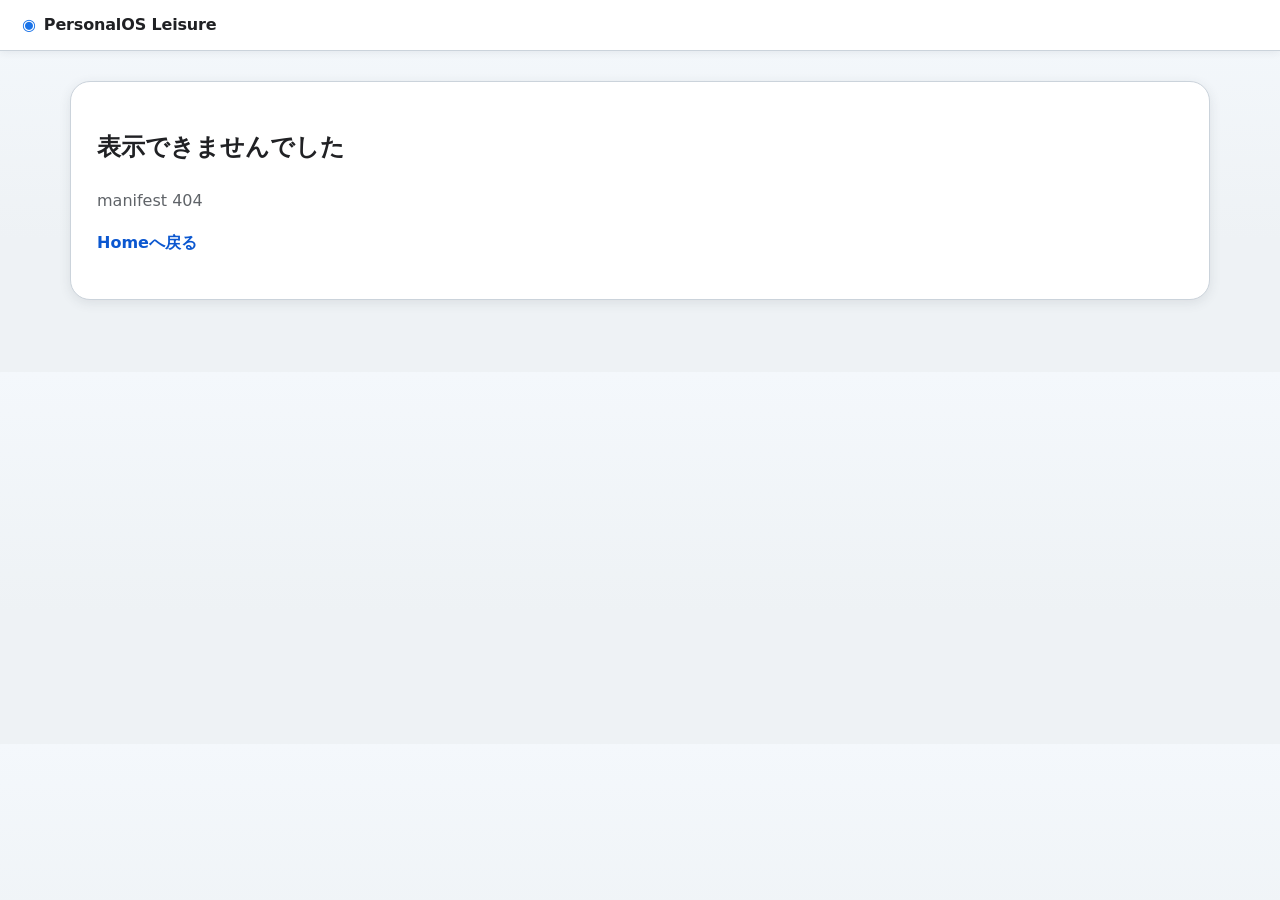
==== legacy/index.html @ bfebdbda "Add legacy viewer entrypoint" ====
<!doctype html>
<html lang="ja">
<head>
  <meta charset="utf-8" />
  <meta name="viewport" content="width=device-width, initial-scale=1" />
  <meta name="color-scheme" content="light dark" />
  <title>PersonalOS Viewer Legacy</title>
  <link rel="stylesheet" href="../presentation/main.css?v=20260916-presentation-3" />
</head>
<body class="leisure-app">
  <header class="site-header app-header">
    <a class="brand" href="./">PersonalOS Leisure</a>
    <nav id="breadcrumb" class="breadcrumb" aria-label="breadcrumb"></nav>
  </header>
  <main id="app" class="shell app-main"><p class="loading">読み込み中…</p></main>
  <script src="../config.js?v=20260916-presentation-3"></script>
  <script type="module" src="../app.js?v=20260916-presentation-3"></script>
  <script type="module" src="../presentation/main.js?v=20260916-presentation-3"></script>
</body>
</html>
---- presentation/main.css ----
/* Formal Leisure Presentation stylesheet entrypoint.
   Import order is intentional: base -> shared -> features -> page-specific modules. */

/* Base: page-agnostic tokens, shell and primitives. */
@import url('./base/tokens.css');
@import url('./base/shell.css');
@import url('./base/primitives.css');

/* Shared components and reusable layouts. */
@import url('./shared/hero.css');
@import url('./shared/section.css');
@import url('./shared/card.css');
@import url('./shared/badge.css');
@import url('./shared/collapsible-section.css');
@import url('./shared/entity-reference.css');
@import url('./shared/hero-copy.css');
@import url('./shared/hero-facts.css');
@import url('./shared/content-layout.css');
@import url('./shared/flow-icons.css');

/* Cross-page presentation features. */
@import url('./features/day.css');
@import url('./features/flow.css');
@import url('./features/route-stops.css');
@import url('./features/map.css');

/* Page / feature presentation. */
@import url('./modules/home-explorer.css');
@import url('./modules/concrete-plan.css');
@import url('./modules/execution-day-header.css');
@import url('./modules/execution-overview.css');
@import url('./modules/execution-meta.css');
@import url('./modules/execution-detail.css');
@import url('./modules/execution-feasibility.css');
@import url('./modules/execution-fuel.css');
@import url('./modules/execution-weather.css');
@import url('./modules/spot.css');
@import url('./modules/spot-editorial.css');
@import url('./modules/spot-card-groups.css');
@import url('./modules/spot-layout.css');
@import url('./modules/route.css');
@import url('./modules/route-metrics.css');
@import url('./modules/plan.css');
@import url('./modules/plan-flow-hierarchy.css');
@import url('./modules/plan-flow-icons.css');
@import url('./modules/light-contrast.css');
@import url('./modules/mode-switch-compact.css');
@import url('./modules/day-decisions.css');
@import url('./modules/execution-flow-compact.css');
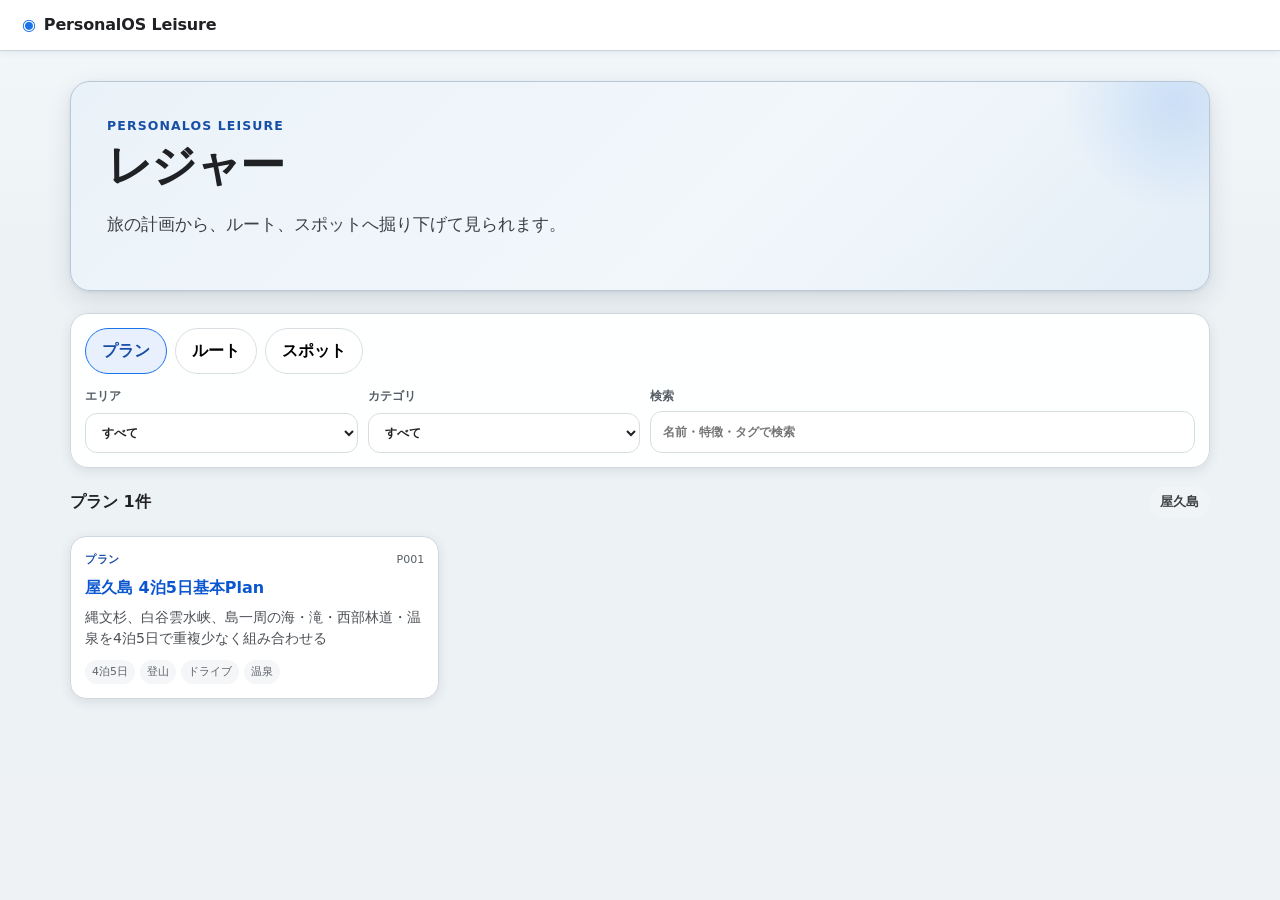
==== commit f36654b4: "Freeze complete legacy viewer baseline" ====
--- a/legacy/index.html
+++ b/legacy/index.html
@@ -4,17 +4,18 @@
   <meta charset="utf-8" />
   <meta name="viewport" content="width=device-width, initial-scale=1" />
   <meta name="color-scheme" content="light dark" />
-  <title>PersonalOS Viewer Legacy</title>
-  <link rel="stylesheet" href="../presentation/main.css?v=20260916-presentation-3" />
+  <title>PersonalOS Viewer</title>
+  <link rel="stylesheet" href="./style.css?v=20260916-presentation-2" />
+  <link rel="stylesheet" href="./presentation/main.css?v=20260916-presentation-2" />
 </head>
-<body class="leisure-app">
-  <header class="site-header app-header">
+<body>
+  <header class="site-header">
     <a class="brand" href="./">PersonalOS Leisure</a>
     <nav id="breadcrumb" class="breadcrumb" aria-label="breadcrumb"></nav>
   </header>
-  <main id="app" class="shell app-main"><p class="loading">読み込み中…</p></main>
-  <script src="../config.js?v=20260916-presentation-3"></script>
-  <script type="module" src="../app.js?v=20260916-presentation-3"></script>
-  <script type="module" src="../presentation/main.js?v=20260916-presentation-3"></script>
+  <main id="app" class="shell"><p class="loading">読み込み中…</p></main>
+  <script src="./config.js?v=20260916-presentation-2"></script>
+  <script type="module" src="./app.js?v=20260916-presentation-2"></script>
+  <script type="module" src="./presentation/main.js?v=20260916-presentation-2"></script>
 </body>
 </html>
--- a/legacy/style.css
+++ b/legacy/style.css
@@ -0,0 +1,52 @@
+:root {
+  font-family: Inter, ui-sans-serif, system-ui, -apple-system, BlinkMacSystemFont, "Segoe UI", sans-serif;
+  color:#202124;
+  background:#eef2f5;
+  line-height:1.65;
+  --blue:#1a73e8;
+  --blue-dark:#174ea6;
+  --green:#188038;
+  --yellow:#fbbc04;
+  --yellow-soft:#fff1c2;
+  --orange:#f9ab00;
+  --surface:#fff;
+  --surface-soft:#f2f5f7;
+  --border:#d2d9df;
+  --text-soft:#5f6368;
+  --shadow:0 9px 30px rgba(60,64,67,.14),0 1px 4px rgba(60,64,67,.10);
+  --shadow-soft:0 3px 12px rgba(60,64,67,.11);
+}
+*{box-sizing:border-box}
+body{margin:0;background:linear-gradient(180deg,#f4f8fc 0,#eef2f5 240px,#eef2f5 100%)}
+a{color:#0b57d0;text-decoration:none;font-weight:600}
+a:hover{text-decoration:underline}
+.site-header{position:sticky;top:0;z-index:20;display:flex;gap:22px;align-items:center;flex-wrap:wrap;padding:12px 22px;background:rgba(255,255,255,.94);backdrop-filter:blur(14px);border-bottom:1px solid #d1d7dd;box-shadow:0 1px 8px rgba(60,64,67,.09)}
+.brand{font-weight:800;color:#202124;letter-spacing:-.01em}.brand::before{content:"◉";color:var(--blue);margin-right:8px}.breadcrumb{display:flex;gap:8px;font-size:.9rem;color:#6b7075}.shell{max-width:1180px;margin:0 auto;padding:30px 20px 72px}
+
+.hero,.section,.card,.day-card{background:var(--surface);border:1px solid var(--border);border-radius:20px;box-shadow:var(--shadow-soft)}
+.hero{position:relative;overflow:hidden;padding:34px 36px;margin-bottom:22px;border:1px solid #d5dce3;box-shadow:var(--shadow);background:linear-gradient(135deg,#fff 0%,#f4f8fc 60%,#e9f2fb 100%)}
+.hero::after{content:"";position:absolute;width:230px;height:230px;right:-80px;top:-95px;border-radius:50%;background:radial-gradient(circle,rgba(26,115,232,.15),rgba(26,115,232,0) 68%);pointer-events:none}
+.hero h1{position:relative;margin:2px 0 10px;line-height:1.2;font-size:clamp(1.8rem,4vw,2.8rem);letter-spacing:-.035em}.kicker{color:var(--blue-dark);font-size:.78rem;font-weight:800;letter-spacing:.09em;text-transform:uppercase}.summary{font-size:1.08rem;color:#3c4043;max-width:850px}
+.section{padding:26px;margin:22px 0;box-shadow:var(--shadow-soft)}.section h2{margin:0 0 14px;font-size:1.35rem;letter-spacing:-.02em}.section h2::after{content:"";display:block;width:34px;height:4px;margin-top:7px;border-radius:999px;background:linear-gradient(90deg,var(--yellow),var(--orange))}.section-heading p{margin-top:-5px;color:var(--text-soft)}
+.cards,.strategy-grid{display:grid;grid-template-columns:repeat(auto-fit,minmax(230px,1fr));gap:14px}.card{padding:17px;transition:transform .16s ease,box-shadow .16s ease,border-color .16s ease}.card:hover{transform:translateY(-2px);box-shadow:var(--shadow);border-color:#bcc8d2}.card h3{margin:0 0 6px;font-size:1rem}.ref-card{display:flex;justify-content:space-between;gap:12px;align-items:center}.value-card{font-weight:700;border-left:4px solid var(--yellow);background:linear-gradient(135deg,#fff9e8,#fff)}
+.badge{display:inline-flex;align-items:center;gap:4px;padding:3px 9px;margin-left:6px;border-radius:999px;background:#e4eefc;color:#345;font-size:.73rem;font-weight:700;border:1px solid rgba(26,115,232,.14)}.badge.subtle{background:#eceff2;color:#555;border-color:#d7dde2}.muted{color:#6a6f74;font-size:.86rem}.list{margin:0;padding-left:1.25rem}.list li{margin:.42rem 0}.note{padding:12px 14px;background:#fff7e6;border-left:4px solid var(--yellow);border-radius:8px;color:#4d5156}.empty,.error,.loading{color:var(--text-soft)}
+.fact-grid{display:grid;grid-template-columns:repeat(auto-fit,minmax(240px,1fr));gap:12px;margin:18px 0 0}.fact-grid div{padding:14px 16px;background:linear-gradient(180deg,#f6f8fa,#eef2f5);border:1px solid #d9e0e5;border-radius:14px}.fact-grid dt{font-size:.76rem;font-weight:800;color:#646b72;margin-bottom:5px;letter-spacing:.02em}.fact-grid dd{margin:0;font-weight:600}
+
+.day-card{position:relative;overflow:hidden;padding:22px;margin:17px 0;border-color:#cfd8e0;box-shadow:0 5px 20px rgba(60,64,67,.11)}.day-card::before{content:"";position:absolute;left:0;top:0;bottom:0;width:5px;background:linear-gradient(180deg,var(--blue),#34a853)}.day-head{display:grid;grid-template-columns:92px 1fr;gap:18px;align-items:start}.day-head h3{margin:0;font-size:1.13rem}.day-head p{margin:.35rem 0 0;color:var(--text-soft)}.day-number{font-weight:900;color:#fff;background:linear-gradient(135deg,var(--blue),#4285f4);border-radius:14px;padding:9px 11px;text-align:center;box-shadow:0 3px 10px rgba(26,115,232,.22)}.day-time{margin:14px 0}.day-constraints{display:flex;gap:6px;flex-wrap:wrap;margin-top:8px}.day-constraints span{font-size:.82rem;color:var(--text-soft)}.day-endpoints{display:flex;gap:10px;align-items:center;flex-wrap:wrap;padding:11px 13px;background:#f1f4f6;border:1px solid #d8dfe5;border-radius:12px;margin-bottom:10px}.day-endpoints>span{color:var(--orange);font-weight:900}
+.flow-list{list-style:none;padding:0;margin:4px 0 0}.flow-item{position:relative;display:grid;grid-template-columns:42px 1fr;gap:12px;padding:15px 0;border-bottom:1px solid #dce2e7}.flow-item:last-child{border-bottom:0}.flow-item:not(:last-child)::after{content:"";position:absolute;left:19px;top:46px;bottom:-8px;width:3px;border-radius:3px;background:linear-gradient(180deg,#fdd663,#f7e3a0)}.flow-icon{position:relative;z-index:2;display:grid;place-items:center;width:36px;height:36px;border-radius:12px;background:#e4eefc;color:var(--blue-dark);font-weight:900;box-shadow:0 2px 8px rgba(60,64,67,.13)}.flow-item.transfer .flow-icon{background:var(--yellow-soft);color:#8a5a00}.flow-item.route .flow-icon{background:linear-gradient(135deg,#ffe69a,#fbbc04);color:#5f4300}.flow-item.spot .flow-icon{background:#dff1e4;color:#137333}.flow-item.activity .flow-icon{background:#eee1f8;color:#7627bb}.flow-title{font-weight:800;font-size:1.01rem}.flow-detail{margin-top:4px;color:#3c4043}.flow-note{font-size:.84rem;color:var(--text-soft);margin-top:6px;padding-left:10px;border-left:2px solid #d2d9df}
+
+.route-stops{display:flex;align-items:center;gap:9px;flex-wrap:wrap;margin-top:12px}.route-stops.vertical{display:grid;gap:10px}.route-stop{display:inline-flex;align-items:center;gap:7px;padding:8px 10px;border:1px solid #cfd8df;border-radius:12px;background:#fff;box-shadow:0 1px 5px rgba(60,64,67,.08)}.route-stop small{color:var(--text-soft)}.stop-no{display:inline-grid;place-items:center;width:23px;height:23px;border-radius:50%;background:linear-gradient(135deg,var(--blue),#4285f4);color:#fff;font-size:.72rem;font-weight:800;box-shadow:0 2px 5px rgba(26,115,232,.20)}.route-arrow{display:inline-grid;place-items:center;min-width:30px;height:30px;padding:0 8px;border-radius:999px;background:linear-gradient(135deg,#ffd84d,var(--yellow));color:#5f4300;font-size:0;box-shadow:0 2px 8px rgba(251,188,4,.28)}.route-arrow::before{content:"➜";font-size:18px;font-weight:900;line-height:1}.vertical .route-arrow{display:none}
+
+.image-grid{display:grid;grid-template-columns:repeat(auto-fit,minmax(250px,1fr));gap:14px}.image-card{margin:0;border-radius:16px;overflow:hidden;background:#e4e8eb;min-height:190px;box-shadow:var(--shadow-soft)}.image-card img{display:block;width:100%;height:100%;min-height:190px;max-height:380px;object-fit:cover;transition:transform .25s ease}.image-card:hover img{transform:scale(1.025)}
+.home-list{display:grid;gap:11px}.home-item{display:flex;justify-content:space-between;gap:12px;background:#fff;border:1px solid var(--border);border-radius:14px;padding:15px 17px;box-shadow:0 2px 9px rgba(60,64,67,.08);transition:transform .15s ease,box-shadow .15s ease}.home-item:hover{transform:translateY(-1px);box-shadow:var(--shadow-soft)}
+
+.map-tabs{display:flex;gap:8px;margin:0 0 12px}.map-tab{border:1px solid #cbd3da;border-radius:999px;background:#fff;color:#3c4043;padding:8px 15px;cursor:pointer;font:inherit;font-weight:700;box-shadow:0 1px 4px rgba(60,64,67,.08)}.map-tab.active{background:#e4eefc;border-color:var(--blue);color:var(--blue-dark);box-shadow:0 2px 8px rgba(26,115,232,.14)}.route-summary{display:flex;justify-content:space-between;gap:16px;align-items:center;margin:0 0 12px;padding:12px 14px;border:1px solid #cfd7dd;border-radius:12px;background:#fff;box-shadow:var(--shadow-soft)}.map-wrap{min-height:420px;border-radius:18px;overflow:hidden;background:#dde3e7;border:1px solid #c8d0d7;box-shadow:0 5px 18px rgba(60,64,67,.14)}#map{width:100%;height:500px}.map-message{padding:20px;color:var(--text-soft)}.pin-popup{min-width:150px;max-width:220px}.pin-popup strong{display:block;font-size:.95rem;margin-bottom:2px}.pin-links{display:grid;gap:5px;margin-top:9px}.pin-links a{display:block}
+
+@media(max-width:640px){
+  .site-header{padding:10px 14px}.shell{padding:18px 10px 52px}.hero{padding:24px 20px;border-radius:16px}.section{padding:18px;border-radius:16px}.day-card{padding:17px}.day-head{grid-template-columns:1fr;gap:9px}.day-number{width:max-content}.flow-item{grid-template-columns:38px 1fr}.flow-item:not(:last-child)::after{left:17px}.route-stops{align-items:flex-start}.route-arrow{min-width:26px;height:26px;padding:0 6px}.route-arrow::before{font-size:15px}#map{height:390px}.map-tabs{flex-wrap:wrap}.strategy-grid,.cards,.fact-grid,.image-grid{grid-template-columns:1fr}
+}
+
+@media(prefers-color-scheme:dark){
+  :root{color:#e8eaed;background:#171717;--surface:#202124;--surface-soft:#252629;--border:#3c4043;--text-soft:#bdc1c6;--shadow:0 8px 28px rgba(0,0,0,.28);--shadow-soft:0 2px 10px rgba(0,0,0,.2)}
+  body{background:#171717}.site-header,.hero,.section,.card,.day-card,.home-item,.route-summary,.route-stop{background:#202124;border-color:#3c4043}.hero{background:linear-gradient(135deg,#202124,#252b33)}.summary,.kicker,.empty,.error,.loading,.map-message,.day-head p,.flow-note,.muted{color:#bdc1c6}.note,.fact-grid div,.day-endpoints{background:#292a2d;border-color:#3c4043}.flow-item{border-color:#3c4043}.flow-detail{color:#e8eaed}.map-tab{background:#202124;color:#e8eaed;border-color:#5f6368}.map-tab.active{background:#174ea6;border-color:#8ab4f8;color:#fff}.image-card{background:#303134}.day-card::before{opacity:.9}.route-stop{box-shadow:none}.value-card{background:#27251d}.brand{color:#e8eaed}
+}
--- a/legacy/presentation/main.css
+++ b/legacy/presentation/main.css
@@ -0,0 +1,20 @@
+/* Formal Leisure Presentation stylesheet entrypoint.
+   index.html loads only this file for Presentation-specific styling. */
+@import url('./modules/home-explorer.css');
+@import url('./modules/execution-demo.css');
+@import url('./modules/execution-meta-poc.css');
+@import url('./modules/execution-detail-poc.css');
+@import url('./modules/execution-feasibility-poc.css');
+@import url('./modules/execution-fuel-poc.css');
+@import url('./modules/execution-weather-poc.css');
+@import url('./modules/spot-demo.css');
+@import url('./modules/spot-editorial.css');
+@import url('./modules/spot-card-groups.css');
+@import url('./modules/route-demo.css');
+@import url('./modules/route-metrics.css');
+@import url('./modules/plan-demo.css');
+@import url('./modules/plan-flow-hierarchy.css');
+@import url('./modules/plan-flow-icons.css');
+@import url('./modules/light-contrast.css');
+@import url('./modules/mode-switch-compact.css');
+@import url('./modules/day-decision-demo.css');
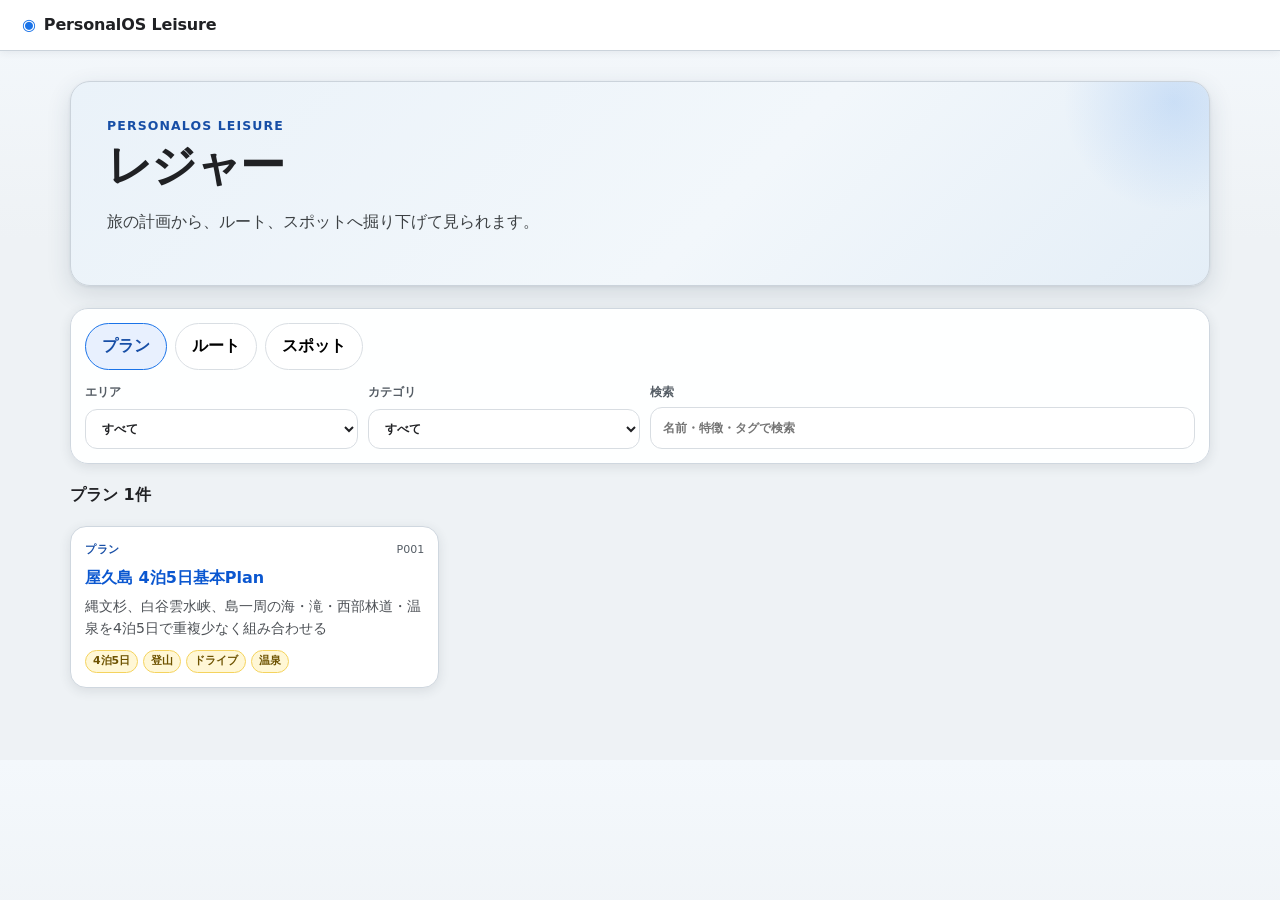
==== commit 71d66806: "Restore pre-freeze legacy viewer publication" ====
--- a/legacy/index.html
+++ b/legacy/index.html
@@ -5,17 +5,16 @@
   <meta name="viewport" content="width=device-width, initial-scale=1" />
   <meta name="color-scheme" content="light dark" />
   <title>PersonalOS Viewer</title>
-  <link rel="stylesheet" href="./style.css?v=20260916-presentation-2" />
-  <link rel="stylesheet" href="./presentation/main.css?v=20260916-presentation-2" />
+  <link rel="stylesheet" href="./presentation/main.css?v=20260916-presentation-3" />
 </head>
-<body>
-  <header class="site-header">
+<body class="leisure-app">
+  <header class="site-header app-header">
     <a class="brand" href="./">PersonalOS Leisure</a>
     <nav id="breadcrumb" class="breadcrumb" aria-label="breadcrumb"></nav>
   </header>
-  <main id="app" class="shell"><p class="loading">読み込み中…</p></main>
-  <script src="./config.js?v=20260916-presentation-2"></script>
-  <script type="module" src="./app.js?v=20260916-presentation-2"></script>
-  <script type="module" src="./presentation/main.js?v=20260916-presentation-2"></script>
+  <main id="app" class="shell app-main"><p class="loading">読み込み中…</p></main>
+  <script src="./config.js?v=20260916-presentation-3"></script>
+  <script type="module" src="./app.js?v=20260916-presentation-3"></script>
+  <script type="module" src="./presentation/main.js?v=20260916-presentation-3"></script>
 </body>
 </html>
--- a/legacy/presentation/main.css
+++ b/legacy/presentation/main.css
@@ -1,20 +1,49 @@
 /* Formal Leisure Presentation stylesheet entrypoint.
-   index.html loads only this file for Presentation-specific styling. */
+   Import order is intentional: base -> shared -> features -> page-specific modules. */
+
+/* Base: page-agnostic tokens, shell and primitives. */
+@import url('./base/tokens.css');
+@import url('./base/shell.css');
+@import url('./base/primitives.css');
+
+/* Shared components and reusable layouts. */
+@import url('./shared/hero.css');
+@import url('./shared/section.css');
+@import url('./shared/card.css');
+@import url('./shared/badge.css');
+@import url('./shared/collapsible-section.css');
+@import url('./shared/entity-reference.css');
+@import url('./shared/hero-copy.css');
+@import url('./shared/hero-facts.css');
+@import url('./shared/content-layout.css');
+@import url('./shared/flow-icons.css');
+
+/* Cross-page presentation features. */
+@import url('./features/day.css');
+@import url('./features/flow.css');
+@import url('./features/route-stops.css');
+@import url('./features/map.css');
+
+/* Page / feature presentation. */
 @import url('./modules/home-explorer.css');
-@import url('./modules/execution-demo.css');
-@import url('./modules/execution-meta-poc.css');
-@import url('./modules/execution-detail-poc.css');
-@import url('./modules/execution-feasibility-poc.css');
-@import url('./modules/execution-fuel-poc.css');
-@import url('./modules/execution-weather-poc.css');
-@import url('./modules/spot-demo.css');
+@import url('./modules/concrete-plan.css');
+@import url('./modules/execution-day-header.css');
+@import url('./modules/execution-overview.css');
+@import url('./modules/execution-meta.css');
+@import url('./modules/execution-detail.css');
+@import url('./modules/execution-feasibility.css');
+@import url('./modules/execution-fuel.css');
+@import url('./modules/execution-weather.css');
+@import url('./modules/spot.css');
 @import url('./modules/spot-editorial.css');
 @import url('./modules/spot-card-groups.css');
-@import url('./modules/route-demo.css');
+@import url('./modules/spot-layout.css');
+@import url('./modules/route.css');
 @import url('./modules/route-metrics.css');
-@import url('./modules/plan-demo.css');
+@import url('./modules/plan.css');
 @import url('./modules/plan-flow-hierarchy.css');
 @import url('./modules/plan-flow-icons.css');
 @import url('./modules/light-contrast.css');
 @import url('./modules/mode-switch-compact.css');
-@import url('./modules/day-decision-demo.css');
+@import url('./modules/day-decisions.css');
+@import url('./modules/execution-flow-compact.css');
